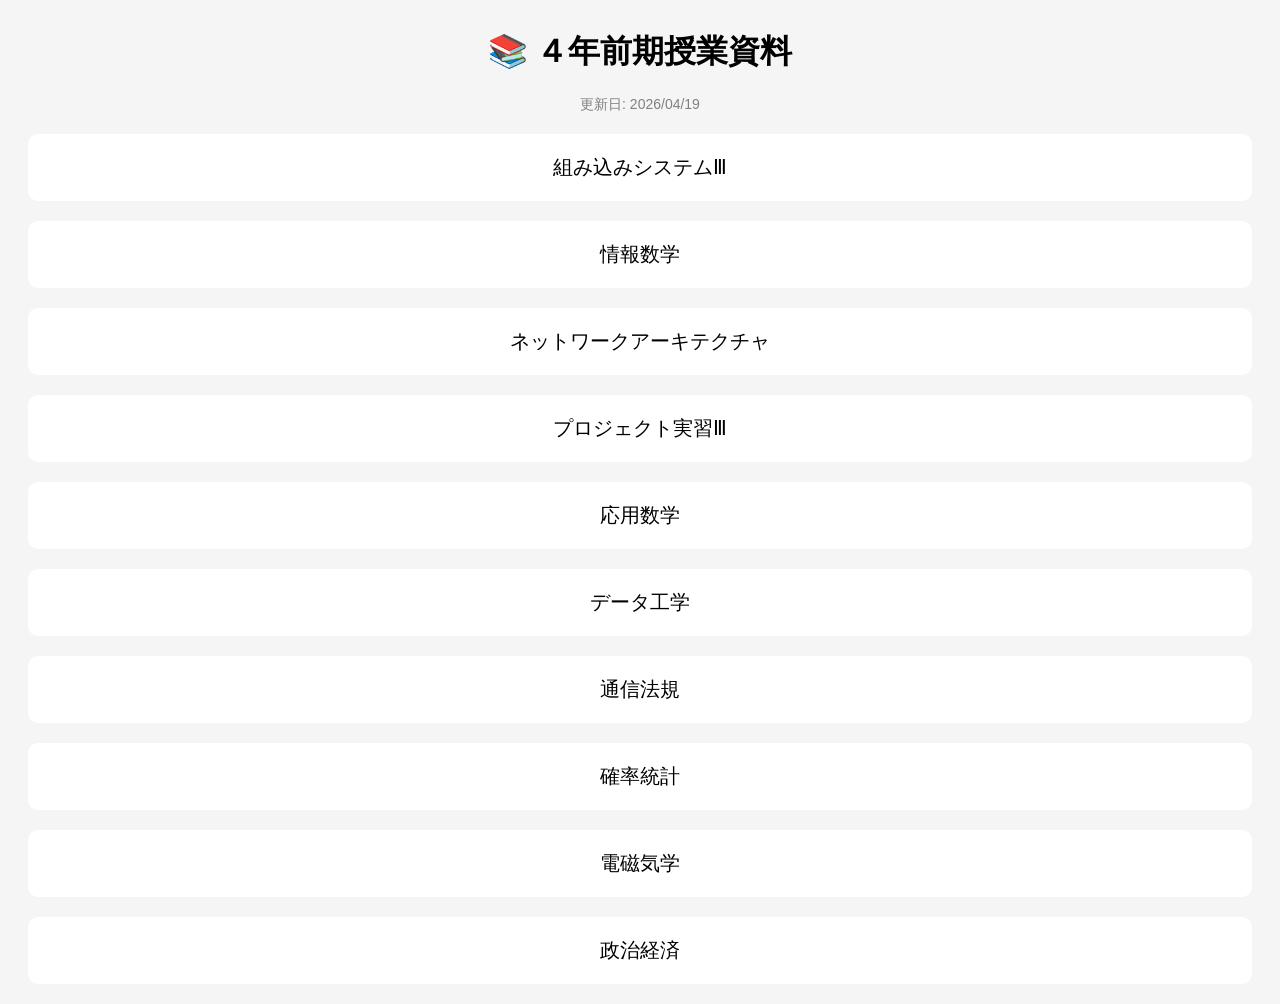
==== index.html @ 13556b50 "更新日" ====
<!DOCTYPE html>
<html>
<head>
<meta charset="UTF-8">
<title>４年前期授業資料</title>
<link rel="stylesheet" href="style.css">
</head>
<body>
<h1>📚 ４年前期授業資料</h1>
<span class="date">更新日: 2026/04/19</span>
<div class="card">
<a href="embedded system/index.html">組み込みシステムⅢ</a>
</div>
<div class="card">
<a href="infomath/index.html">情報数学</a>
</div>
<div class="card">
<a href="network architecture/index.html">ネットワークアーキテクチャ</a>
</div>
<div class="card">
<a href="project/index.html">プロジェクト実習Ⅲ</a>
</div>
<div class="card">
<a href="appliedmath/index.html">応用数学</a>
</div>
<div class="card">
<a href="data enginerring/index.html">データ工学</a>
</div>
<div class="card">
<a href="regulations/index.html">通信法規</a>
</div>
<div class="card">
<a href="probability statistics/index.html">確率統計</a>
</div>
<div class="card">
<a href="electro/index.html">電磁気学</a>
</div>
<div class="card">
<a href="political economy/index.html">政治経済</a>
</div>
</body>
</html>
---- style.css ----
body {
  font-family: sans-serif;
  text-align: center;
  background: #f5f5f5;
}
h1 {
  margin-top: 30px;
}
.date{
  font-size: 14px;
  color: gray;
}

.card {
  background: white;
  margin: 20px;
  padding: 20px;
  border-radius: 10px;
  font-size: 20px;
}
a {
  text-decoration: none;
  color: black;
}
.back-btn{
    position: fixed;
    bottom: 20px;
    left: 20px;
    padding: 15px 25px;
    font-size: 18px;
    background: #007bff;
    color: white;
    border-radius: 10px;
}

.back-btn:active{
    background: #0056b3;
}
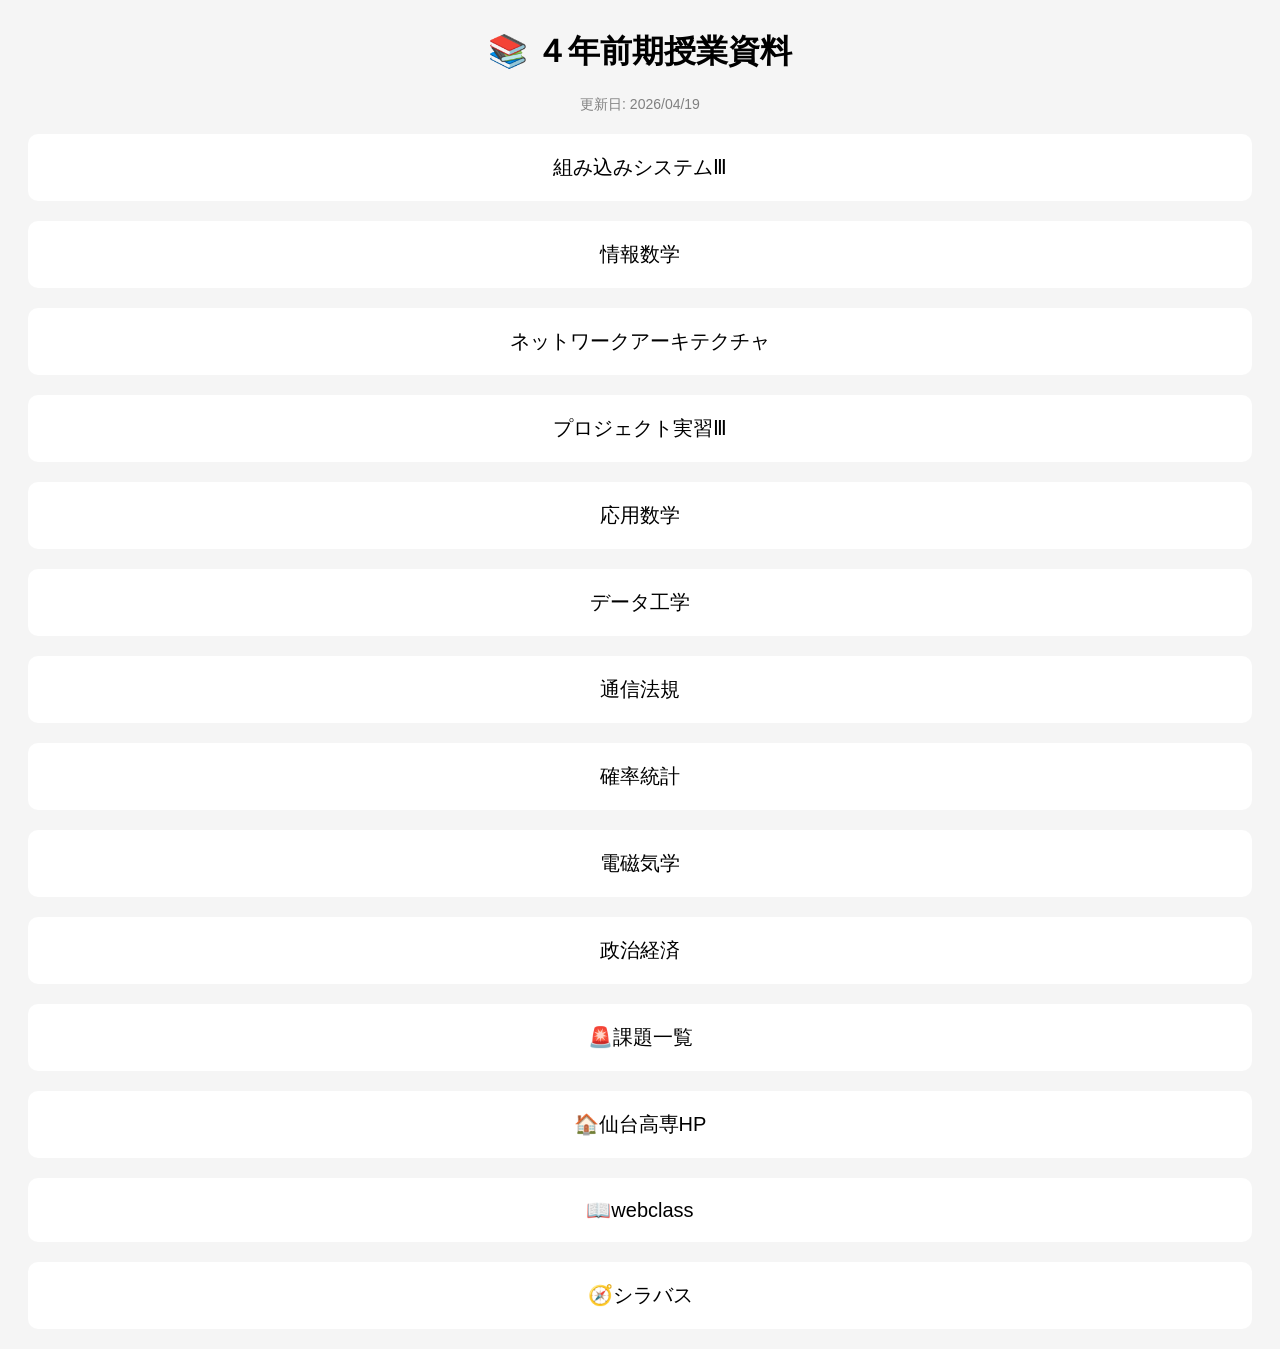
==== commit 26f47112: "修正" ====
--- a/index.html
+++ b/index.html
@@ -38,6 +38,19 @@
 <div class="card">
 <a href="political economy/index.html">政治経済</a>
 </div>
+<div class="card">
+<a href="">🚨課題一覧</a>
+</div>
+<div class="card">
+<a href="https://www.sendai-nct.ac.jp/">🏠仙台高専HP</a>
+</div>
+<div class="card">
+<a href="https://webclass.kosen-k.go.jp/webclass/login.php">📖webclass</a>
+</div>
+<div class="card">
+<a href="https://syllabus.kosen-k.go.jp/Pages/PublicSubjects?school_id=07&department_id=20&year=2026&lang=ja">🧭シラバス</a>
+</div>
+
 </body>
 </html>
  
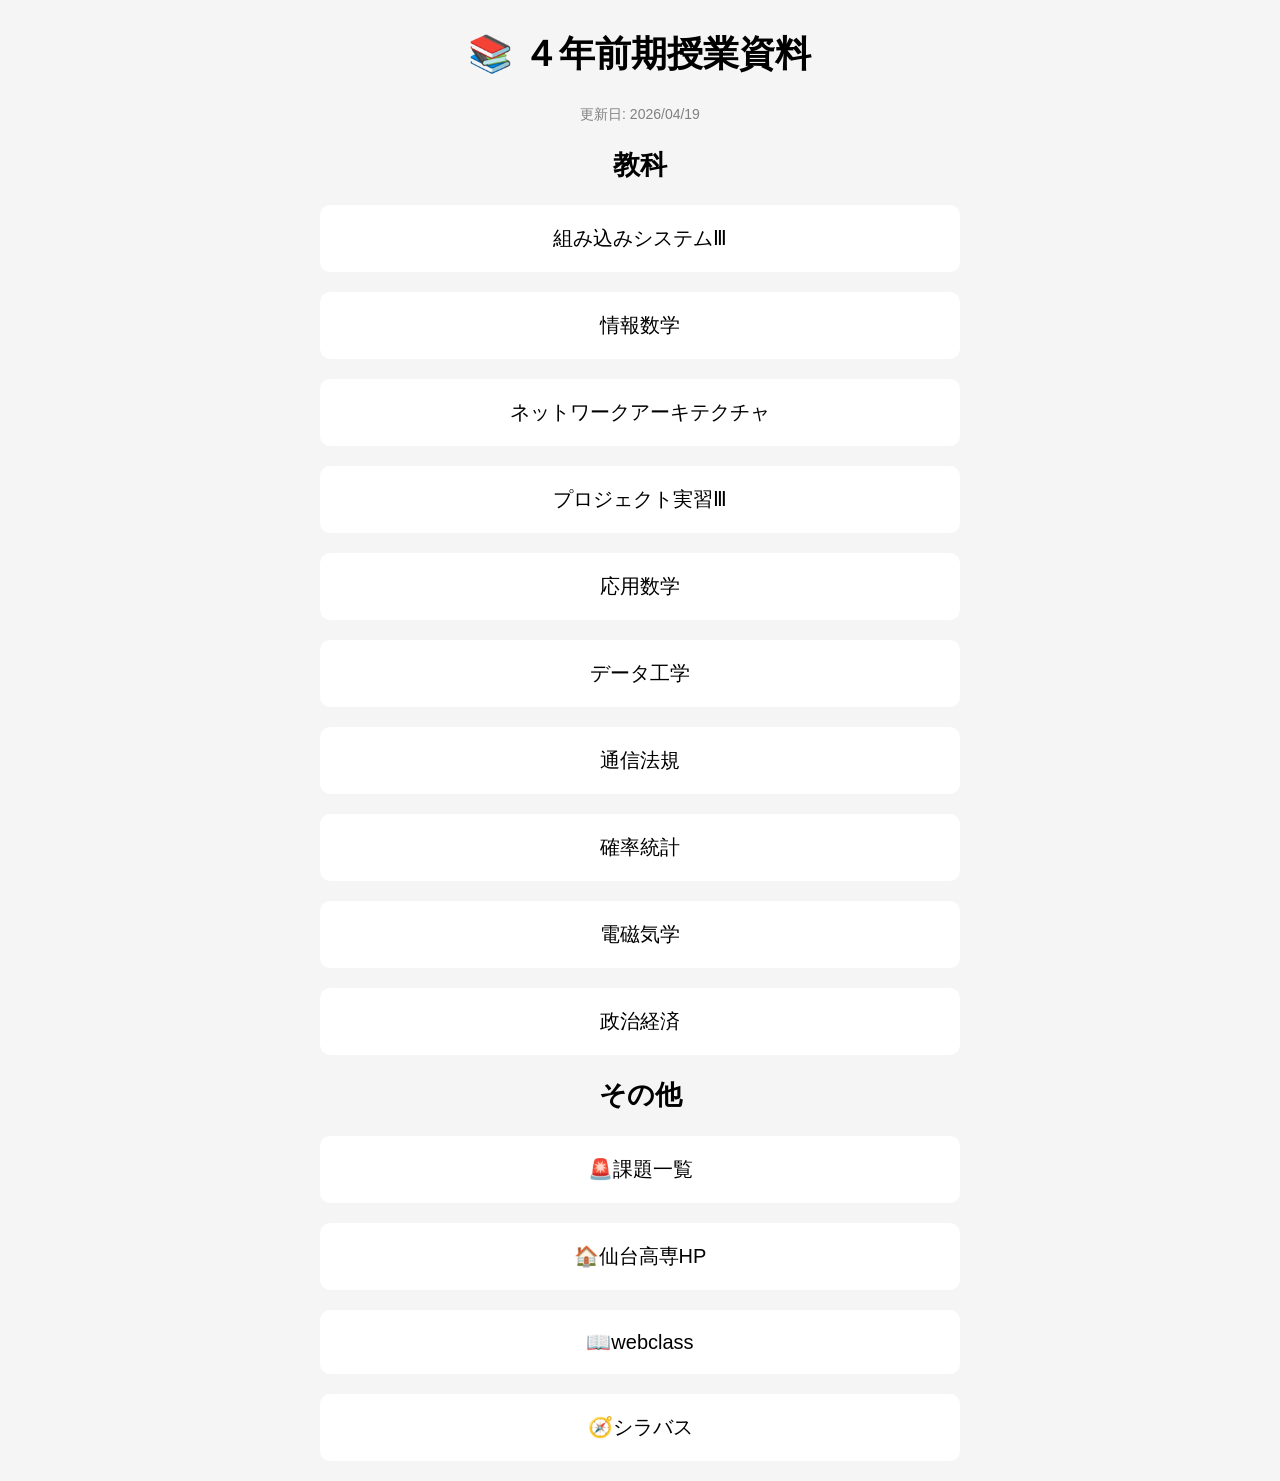
==== commit a6a647c7: "hi" ====
--- a/index.html
+++ b/index.html
@@ -8,6 +8,7 @@
 <body>
 <h1>📚 ４年前期授業資料</h1>
 <span class="date">更新日: 2026/04/19</span>
+<h2>教科</h2>
 <div class="card">
 <a href="embedded system/index.html">組み込みシステムⅢ</a>
 </div>
@@ -38,6 +39,7 @@
 <div class="card">
 <a href="political economy/index.html">政治経済</a>
 </div>
+<h2>その他</h2>
 <div class="card">
 <a href="">🚨課題一覧</a>
 </div>
--- a/style.css
+++ b/style.css
@@ -2,6 +2,7 @@
   font-family: sans-serif;
   text-align: center;
   background: #f5f5f5;
+  font-size: 18px;
 }
 h1 {
   margin-top: 30px;
@@ -13,10 +14,17 @@
 
 .card {
   background: white;
-  margin: 20px;
+  margin: 20px auto;
   padding: 20px;
   border-radius: 10px;
   font-size: 20px;
+  max-width: 600px;
+  background: white;
+  box-shadow: 0 4px 10px rgba(0, 0, 0, 0, 1);
+}
+.card:active{
+  transform: scale(0.97);
+  background: #e0e0e0;
 }
 a {
   text-decoration: none;
@@ -35,4 +43,5 @@
 
 .back-btn:active{
     background: #0056b3;
-}+}
+
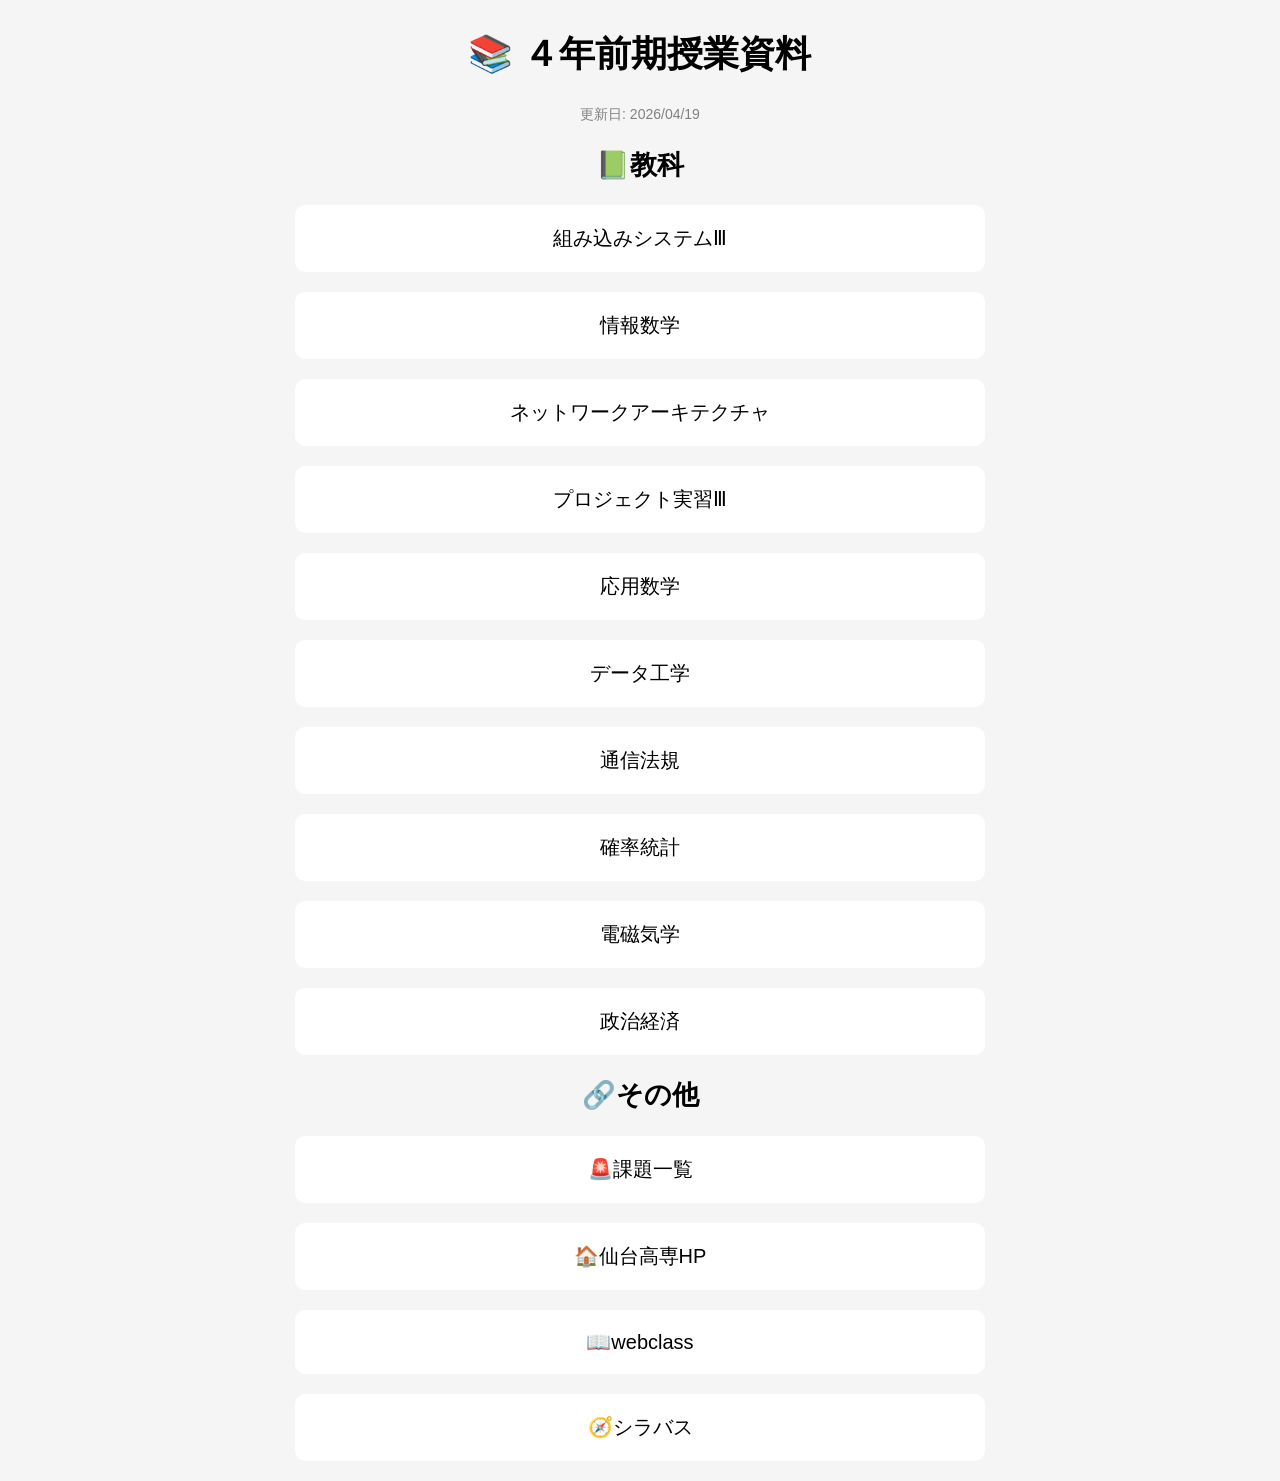
==== commit e3b5c196: "a" ====
--- a/index.html
+++ b/index.html
@@ -8,7 +8,7 @@
 <body>
 <h1>📚 ４年前期授業資料</h1>
 <span class="date">更新日: 2026/04/19</span>
-<h2>教科</h2>
+<h2>📗教科</h2>
 <div class="card">
 <a href="embedded system/index.html">組み込みシステムⅢ</a>
 </div>
@@ -39,7 +39,7 @@
 <div class="card">
 <a href="political economy/index.html">政治経済</a>
 </div>
-<h2>その他</h2>
+<h2>🔗その他</h2>
 <div class="card">
 <a href="">🚨課題一覧</a>
 </div>
--- a/style.css
+++ b/style.css
@@ -18,7 +18,7 @@
   padding: 20px;
   border-radius: 10px;
   font-size: 20px;
-  max-width: 600px;
+  max-width: 650px;
   background: white;
   box-shadow: 0 4px 10px rgba(0, 0, 0, 0, 1);
 }
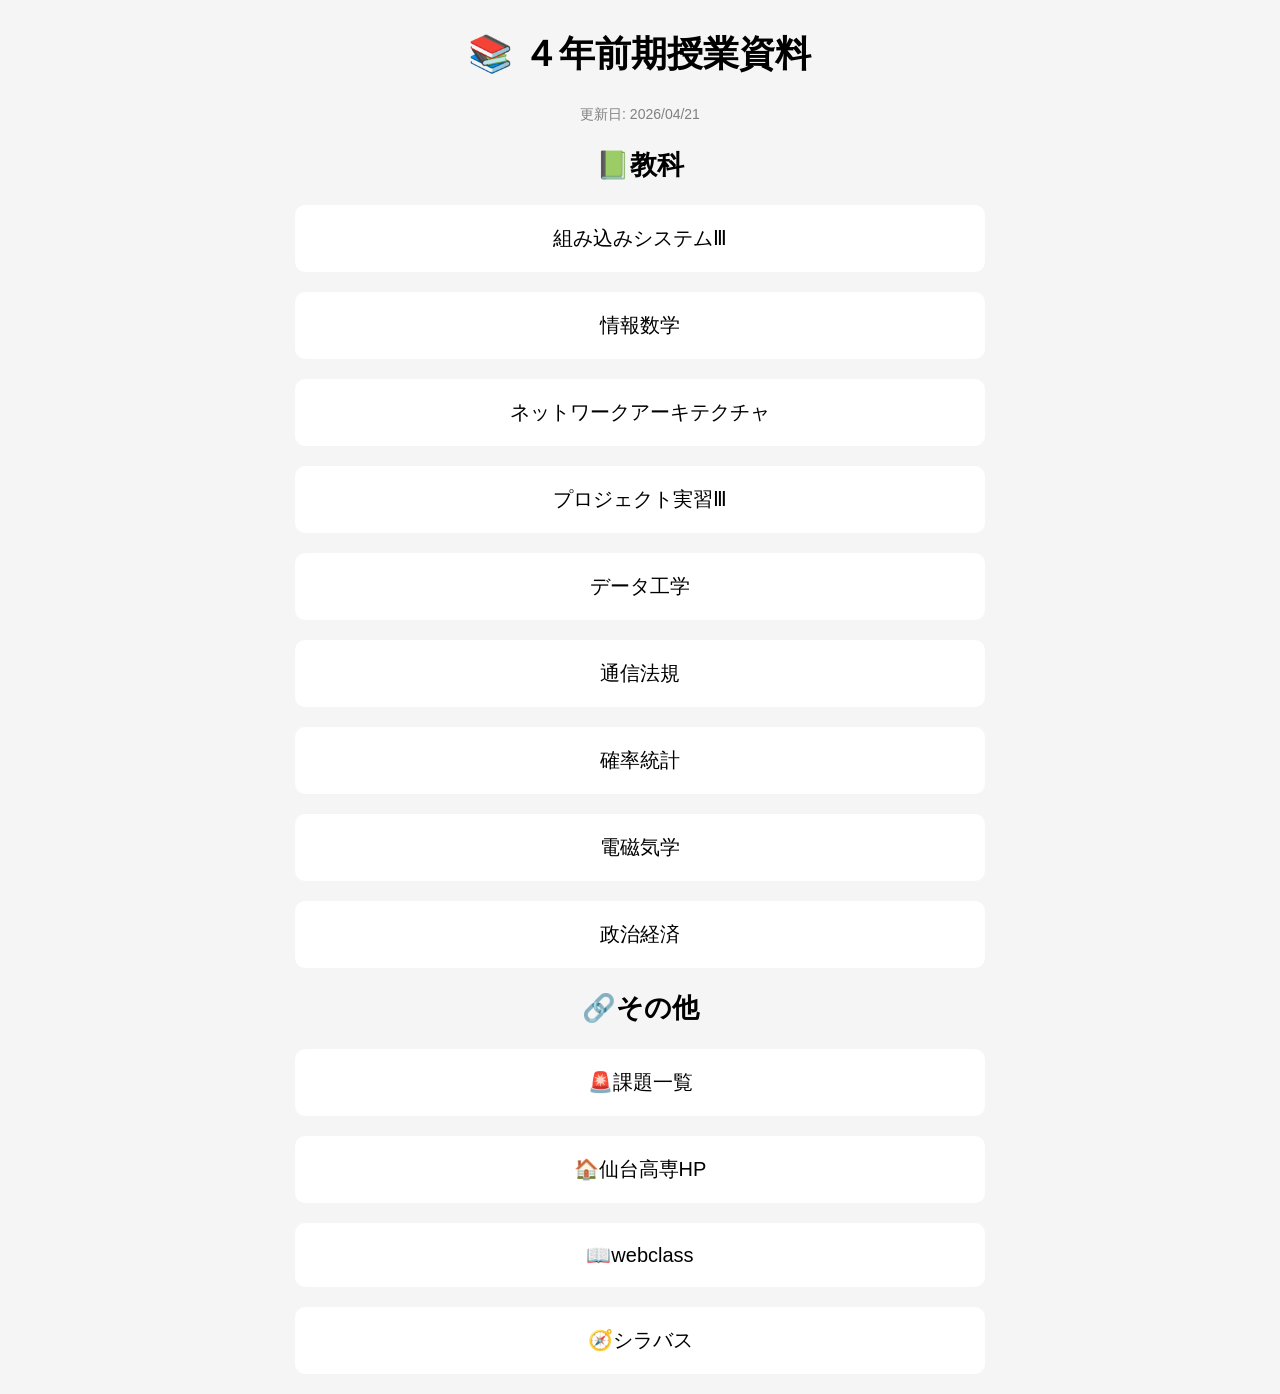
==== commit 35de2b3c: "421" ====
--- a/index.html
+++ b/index.html
@@ -2,12 +2,13 @@
 <html>
 <head>
 <meta charset="UTF-8">
+<meta name="viewport" content="width=device-width, initial-scale=1.0">
 <title>４年前期授業資料</title>
 <link rel="stylesheet" href="style.css">
 </head>
 <body>
 <h1>📚 ４年前期授業資料</h1>
-<span class="date">更新日: 2026/04/19</span>
+<span class="date">更新日: 2026/04/21</span>
 <h2>📗教科</h2>
 <div class="card">
 <a href="embedded system/index.html">組み込みシステムⅢ</a>
@@ -21,9 +22,10 @@
 <div class="card">
 <a href="project/index.html">プロジェクト実習Ⅲ</a>
 </div>
-<div class="card">
+<!--<div class="card">
 <a href="appliedmath/index.html">応用数学</a>
 </div>
+-->
 <div class="card">
 <a href="data enginerring/index.html">データ工学</a>
 </div>
@@ -41,7 +43,7 @@
 </div>
 <h2>🔗その他</h2>
 <div class="card">
-<a href="">🚨課題一覧</a>
+<a href="tasks/index.html">🚨課題一覧</a>
 </div>
 <div class="card">
 <a href="https://www.sendai-nct.ac.jp/">🏠仙台高専HP</a>
@@ -52,7 +54,6 @@
 <div class="card">
 <a href="https://syllabus.kosen-k.go.jp/Pages/PublicSubjects?school_id=07&department_id=20&year=2026&lang=ja">🧭シラバス</a>
 </div>
-
 </body>
 </html>
  
--- a/style.css
+++ b/style.css
@@ -45,3 +45,14 @@
     background: #0056b3;
 }
 
+.task{
+  margin: 15px;
+  padding: 15px;
+  border-radius: 10px;
+  font-size: 24px;
+}
+
+.task div{
+  margin: 3px 0;
+}
+
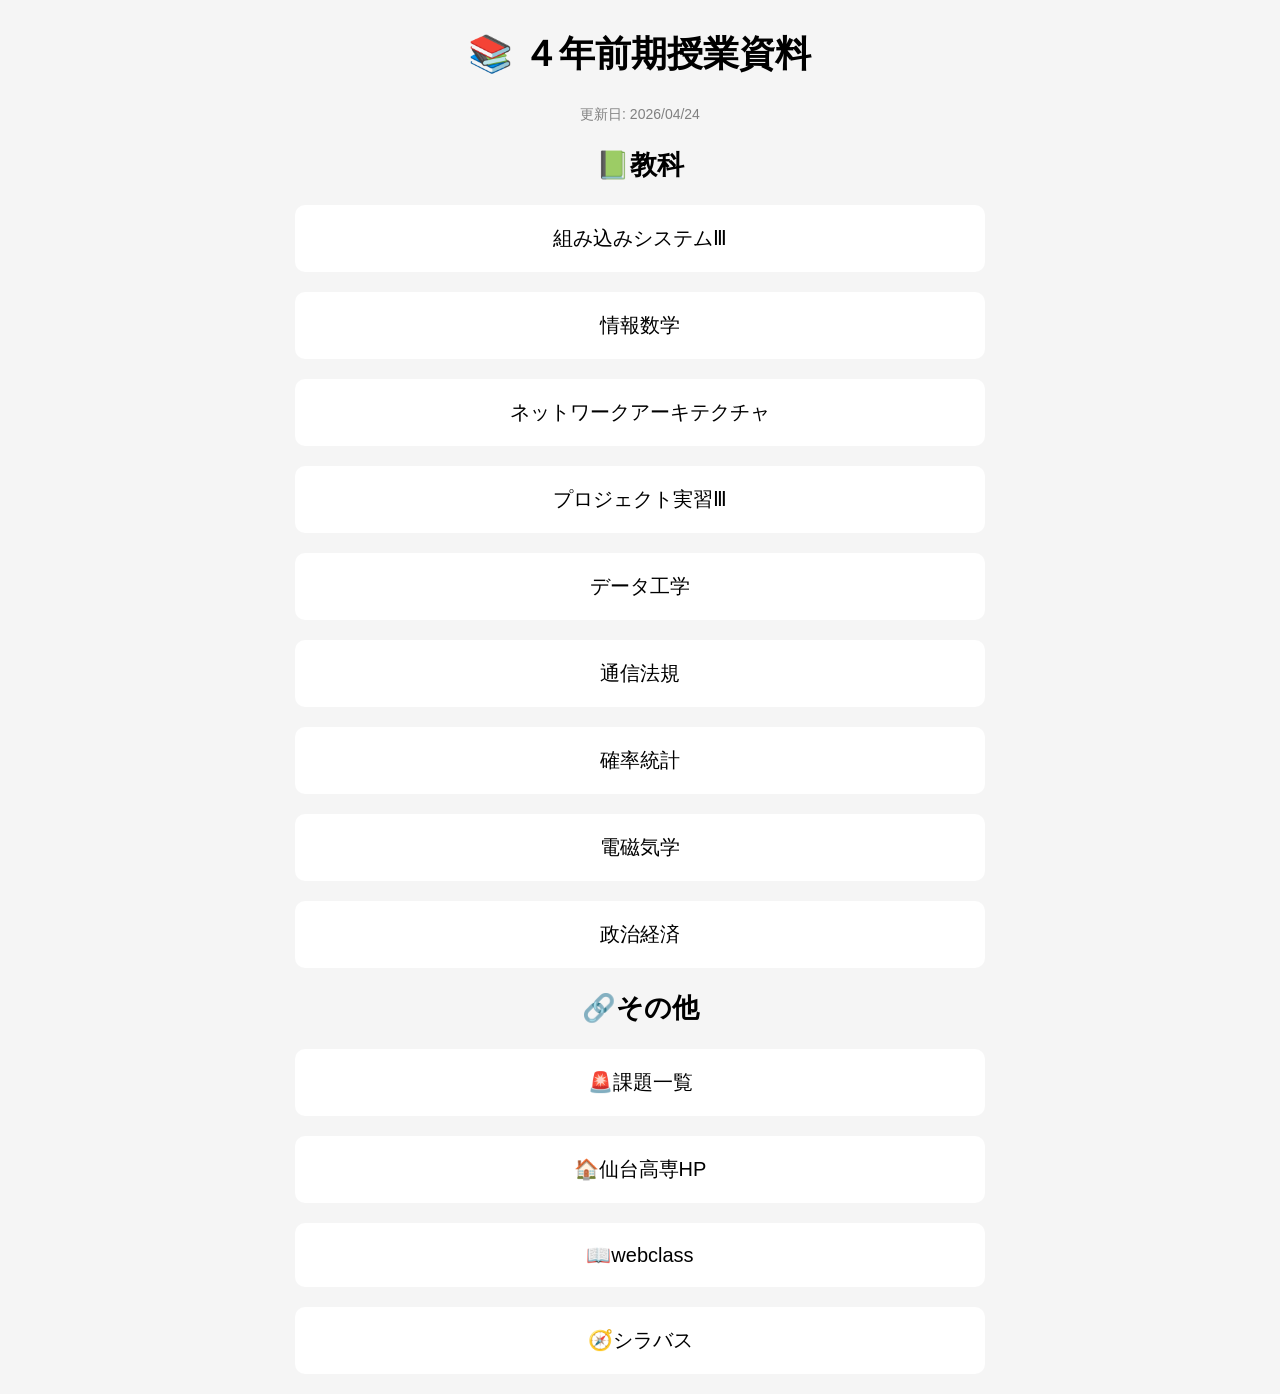
==== commit 1b855af4: "424" ====
--- a/index.html
+++ b/index.html
@@ -8,7 +8,7 @@
 </head>
 <body>
 <h1>📚 ４年前期授業資料</h1>
-<span class="date">更新日: 2026/04/21</span>
+<span class="date">更新日: 2026/04/24</span>
 <h2>📗教科</h2>
 <div class="card">
 <a href="embedded system/index.html">組み込みシステムⅢ</a>
